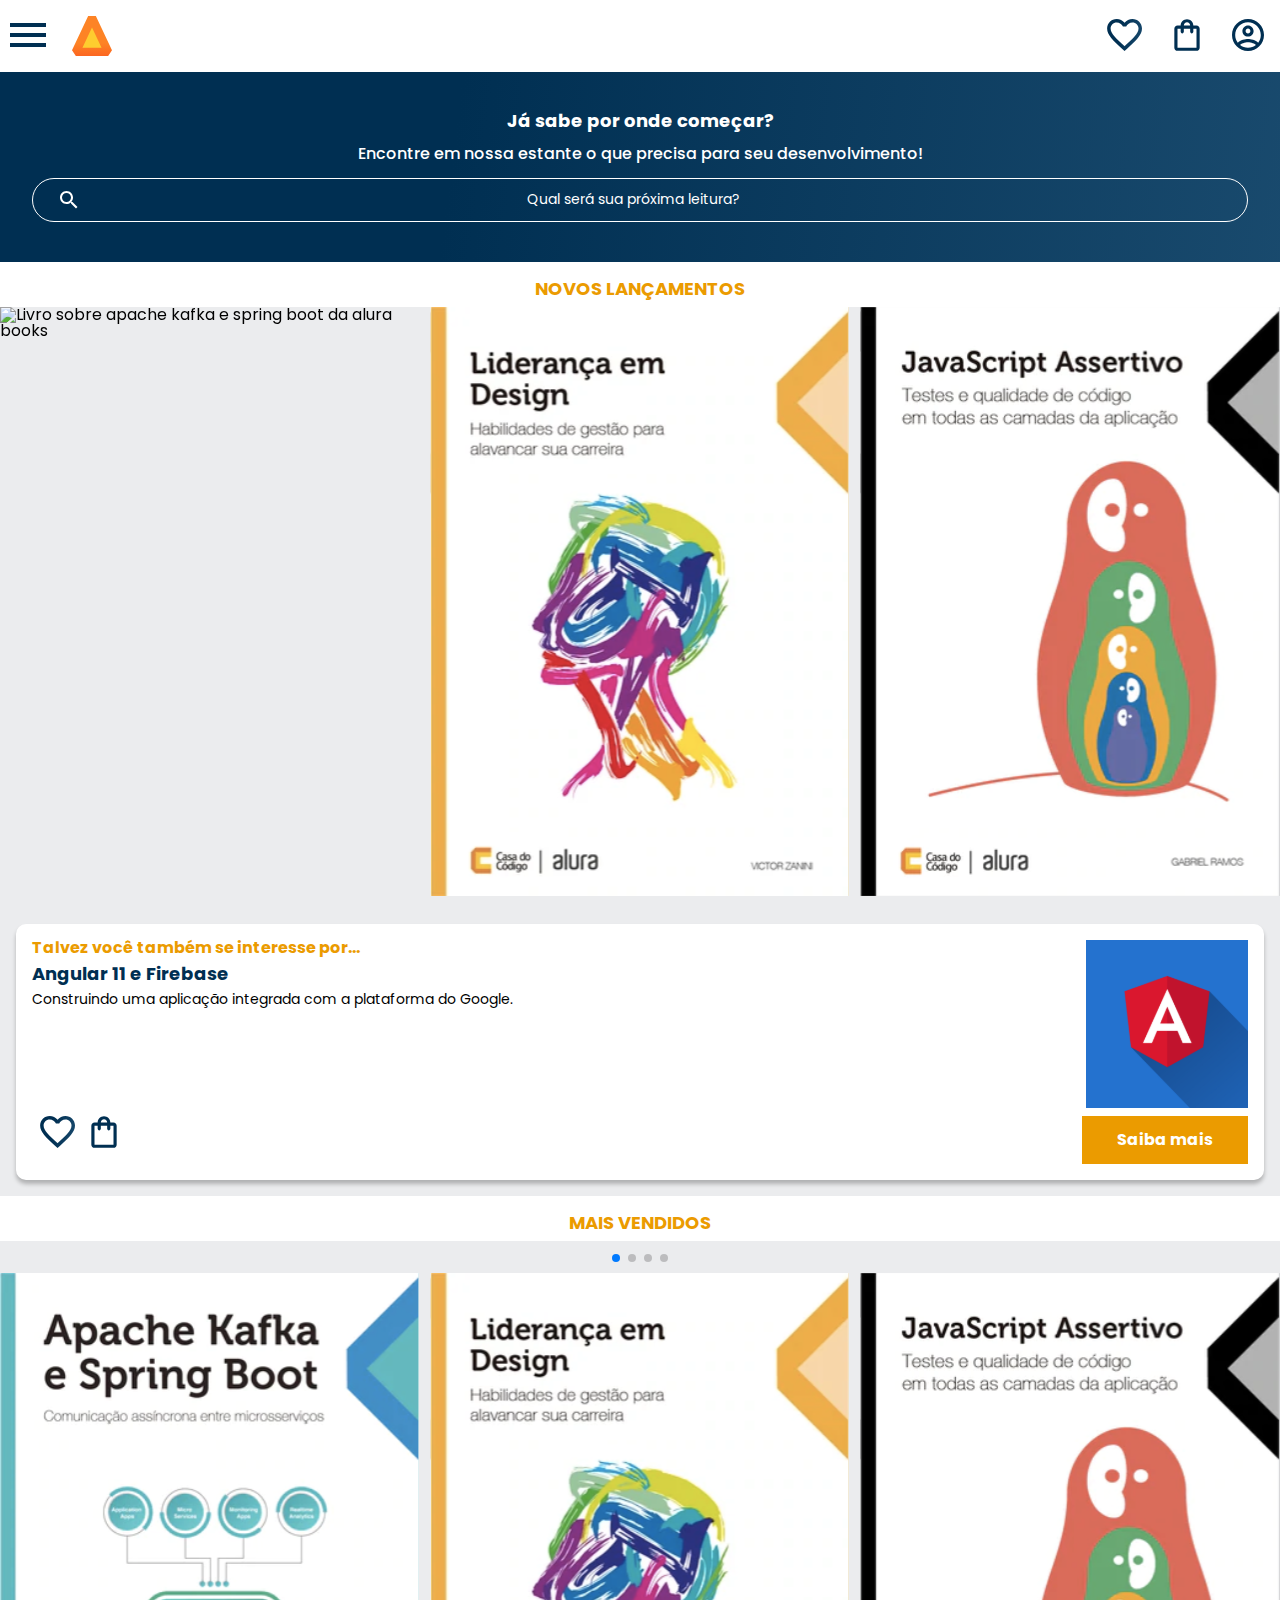
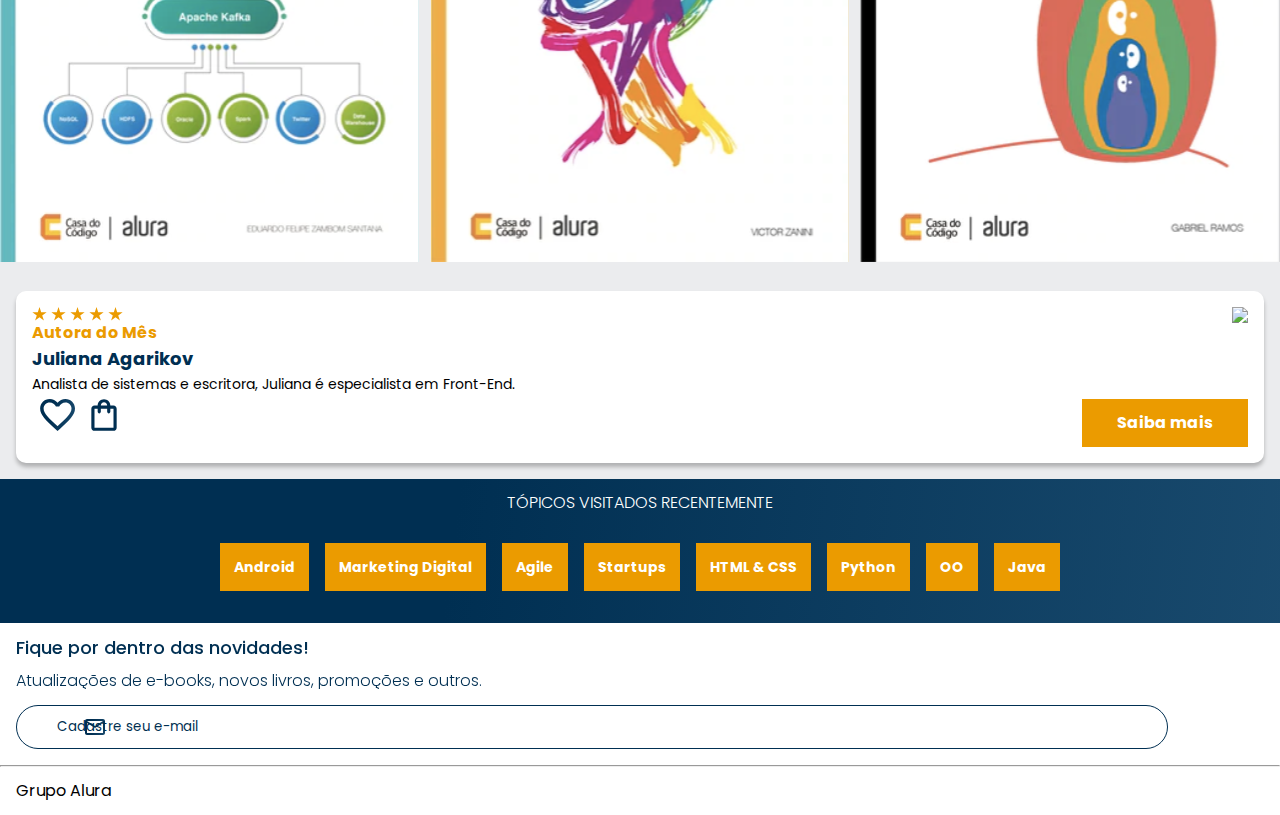
==== alura-books-aula12/index.html @ 7fa31af9 "Add files via upload" ====
<!DOCTYPE html>
<html>

<head>
  <meta charset="UTF-8">
  <meta name="viewport" content="width=device-width, initial-scale=1.0">
  <title>AluraBooks</title>
  <link rel="stylesheet" href="reset.css">
  <link rel="preconnect" href="https://fonts.googleapis.com">
  <link rel="preconnect" href="https://fonts.gstatic.com" crossorigin>
  <link href="https://fonts.googleapis.com/css2?family=Poppins:wght@300;400;500;700&display=swap" rel="stylesheet">
  <link rel="stylesheet" href="https://cdn.jsdelivr.net/npm/swiper@11/swiper-bundle.min.css" />
  <link rel="stylesheet" href="styles.css">
</head>

<body>
  <header class="cabeçalho">
    <div class="container">
      <input type="checkbox" id="menu" class="container__botao">
      <label for="menu">
        <span class="cabeçalho__menu-hamburguer container__imagem"></span>
      </label>
      <ul class="lista-menu">
        <li class="lista-menu__titulo">Categorias</li>
        <li class="lista-menu__item">
          <a href="#" class="lista-menu__link">Programação</a>
        </li>
        <li class="lista-menu__item">
          <a href="#" class="lista-menu__link">Front-end</a>
        </li>
        <li class="lista-menu__item">
          <a href="#" class="lista-menu__link">Infraestrutura</a>
        </li>
        <li class="lista-menu__item">
          <a href="#" class="lista-menu__link">Business</a>
        </li>
        <li class="lista-menu__item">
          <a href="#" class="lista-menu__link">Design & UX</a>
        </li>
      </ul>
      <img src="img/Logo.svg" alt="Logo da Alurabooks" class="container__imagem">
    </div>
    <div class="container">
      <a href="#"><img src="img/Favoritos.svg" alt="Meus favoritos" class="container__imagem"></a>
      <a href="#"><img src="img/Compras.svg" alt="Carrinhos de compras" class="container__imagem"></a>
      <a href="#"><img src="img/Usuario.svg" alt="Meu perfil" class="container__imagem"></a>
    </div>
  </header>

  <section class="banner">
    <h2 class="banner__titulo">Já sabe por onde começar?</h2>
    <p class="banner__texto">Encontre em nossa estante o que precisa para seu desenvolvimento!</p>
    <input type="search" class="banner__pesquisa" placeholder="Qual será sua próxima leitura?">
  </section>

  <section class="carrossel">
    <h2 class="carrossel__titulo">Novos lançamentos</h2>
    <!-- Slider main container -->
    <div class="swiper">
      <!-- Additional required wrapper -->
      <div class="swiper-wrapper">
        <!-- Slides -->
        <div class="swiper-slide"><img src="img/Apachekafka.svg"
            alt="Livro sobre apache kafka e spring boot da alura books"></div>
        <div class="swiper-slide"><img src="img/Liderança.svg"
            alt="Livro sobre liderança em design design da alura books"></div>
        <div class="swiper-slide"><img src="img/Javascript.svg" alt="Livro sobre javascript assertivo da alura books">
        </div>
        <div class="swiper-slide">
          <img src="img/Guia Front-end.svg" alt="Livro Guia front end" />
        </div>
        <div class="swiper-slide">
          <img src="img/Portugol.svg" alt="Livro sobre portugol" />
        </div>
        <div class="swiper-slide">
          <img src="img/Acessibilidade.svg" alt="Livro sobre acessibilidade" />
        </div>
      </div>

      <!-- If we need navigation buttons -->
      <div class="swiper-button-prev"></div>
      <div class="swiper-button-next"></div>

    </div>

    <div class="card">
      <div class="card__descrição">
        <div class="descrição">
          <h3 class="descrição__titulo">Talvez você também se interesse por...</h3>
          <h2 class="descrição__titulo-livro">Angular 11 e Firebase</h2>
          <p class="descrição__texto">
            Construindo uma aplicação integrada com a plataforma do Google.
          </p>
        </div>
        <img src="img/Angular.svg" class="descrição__imagem" />
      </div>
      <div class="card__botões">
        <ul class="botões">
          <li class="botões__item">
            <img src="img/Favoritos.svg" alt="Favoritar livro" />
          </li>
          <li class="botões__item">
            <img src="img/Compras.svg" alt="Adicionar no carrinho de compras" />
          </li>
        </ul>
        <a href="#" class="botões__ancora">Saiba mais</a>
      </div>
    </div>

  </section>

  <section class=”carrossel”>
    <h2 class="carrossel__titulo">Mais vendidos</h2>
    <div class="swiper">
      <!-- Additional required wrapper -->
      <!-- If we need pagination -->
      <div class="swiper-pagination"></div>

      <div class="swiper-wrapper">
        <!-- Slides -->
        <div class="swiper-slide"><img src="img/ApacheKafka.svg"
            alt="Livro sobre apache kafka e spring boot da alura books"></div>
        <div class="swiper-slide"><img src="img/Liderança.svg" alt="Livro sobre liderança em design da alura books">
        </div>
        <div class="swiper-slide"><img src="img/Javascript.svg" alt="Livro sobre javascript assertivo da alurabooks">
        </div>
        <div class="swiper-slide"><img src="img/Guia Front-end.svg" alt="Livro Guia front end"></div>
        <div class="swiper-slide"><img src="img/Portugol.svg" alt="Livro sobre portugol"></div>
        <div class="swiper-slide"><img src="img/Acessibilidade.svg" alt="livro sobre acessibilidade"></div>
      </div>

      <!-- If we need navigation buttons -->
      <div class="swiper-button-prev"></div>
      <div class="swiper-button-next"></div>
    </div>

    <div class="card">
      <!-- 1º linha -->
      <div class="card__descrição">
        <!-- 1º coluna -->
        <div class="descrição">
          <img src="img/Estrelinhas.svg" alt="Avaliação 5 estrelas">
          <h3 class="descrição__titulo">Autora do Mês</h3>
          <h2 class="descrição__titulo-livro">Juliana Agarikov</h2>
          <p class="descrição__texto">Analista de sistemas e escritora, Juliana é especialista em Front-End.
          </p>
        </div>
        <!-- 2º coluna -->
        <img src="img/Escritora.svg" class="descrição__imagem">
      </div>

      <!-- 2º linha -->
      <div class="card__botões">
        <!-- 1º coluna -->
        <ul class="botões">
          <li class="botões__item"><img src="img/Favoritos.svg" alt="Favoritar livro"></li>
          <li class="botões__item"><img src="img/Compras.svg" alt="Adicionar no carrinho de compras"></li>
        </ul>
        <!-- 2º coluna -->
        <a href="#" class="botões__ancora">Saiba mais</a>
      </div>
    </div>



  </section>

  <section class="tópicos">
    <h2 class="tópicos__titulo">TÓPICOS VISITADOS RECENTEMENTE</h2>
    <ul class="tópicos__lista">
      <li class="tópicos__item"><a href="#" class="tópicos__link">Android</a></li>
      <li class="tópicos__item">
        <a href="#" class="tópicos__link">Marketing Digital</a>
      </li>
      <li class="tópicos__item">
        <a href="#" class="tópicos__link">Agile</a>
      </li>
      <li class="tópicos__item">
        <a href="#" class="tópicos__link">Startups</a>
      </li>
      <li class="tópicos__item">
        <a href="#" class="tópicos__link">HTML & CSS</a>
      </li>
      <li class="tópicos__item">
        <a href="#" class="tópicos__link">Python</a>
      </li>
      <li class="tópicos__item">
        <a href="#" class="tópicos__link">OO</a>
      </li>
      <li class="tópicos__item">
        <a href="#" class="tópicos__link">Java</a>
      </li>
    </ul>
  </section>

  <section class="contato">
    <h2 class="contato__titulo">Fique por dentro das novidades!</h2>
    <p class="contato__texto">
      Atualizações de e-books, novos livros, promoções e outros.
    </p>
    <input type="email" placeholder="Cadastre seu e-mail" class="contato__email" />
  </section>

  <hr />

  <footer class="rodapé">
    <h2 class="rodapé__titulo">Grupo Alura</h2>
  </footer>

  <script src="https://cdn.jsdelivr.net/npm/swiper@11/swiper-bundle.min.js"></script>
  <script>
    const swiper = new Swiper(".swiper", {
      spaceBetween: 10,
      slidesPerView: 3,
      pagination: {
        el: ".swiper-pagination",
        type: "bullets",
      },
    });
  </script>
</body>

</html>
---- alura-books-aula12/styles.css ----
@import url("styles/header.css");
@import url("styles/banner.css");
@import url("styles/carrossel.css");
@import url("styles/topicos.css");
@import url("styles/contato.css");
@import url("styles/rodapé.css");

:root {
    --cor-de-fundo: #EBECEE;
    --branco: #FFFFFF;
    --laranja: #EB9B00;
    --azul-degrade: linear-gradient(97.54deg, #002f52 35.49%, #326589 165.37%);
    --fonte-principal: "Poppins";
    --azul: #002F52;
}

body {
    background-color: var(--cor-de-fundo);
    font-family: var(--fonte-principal);
    font-size: 16px;
    font-weight: 400;
}
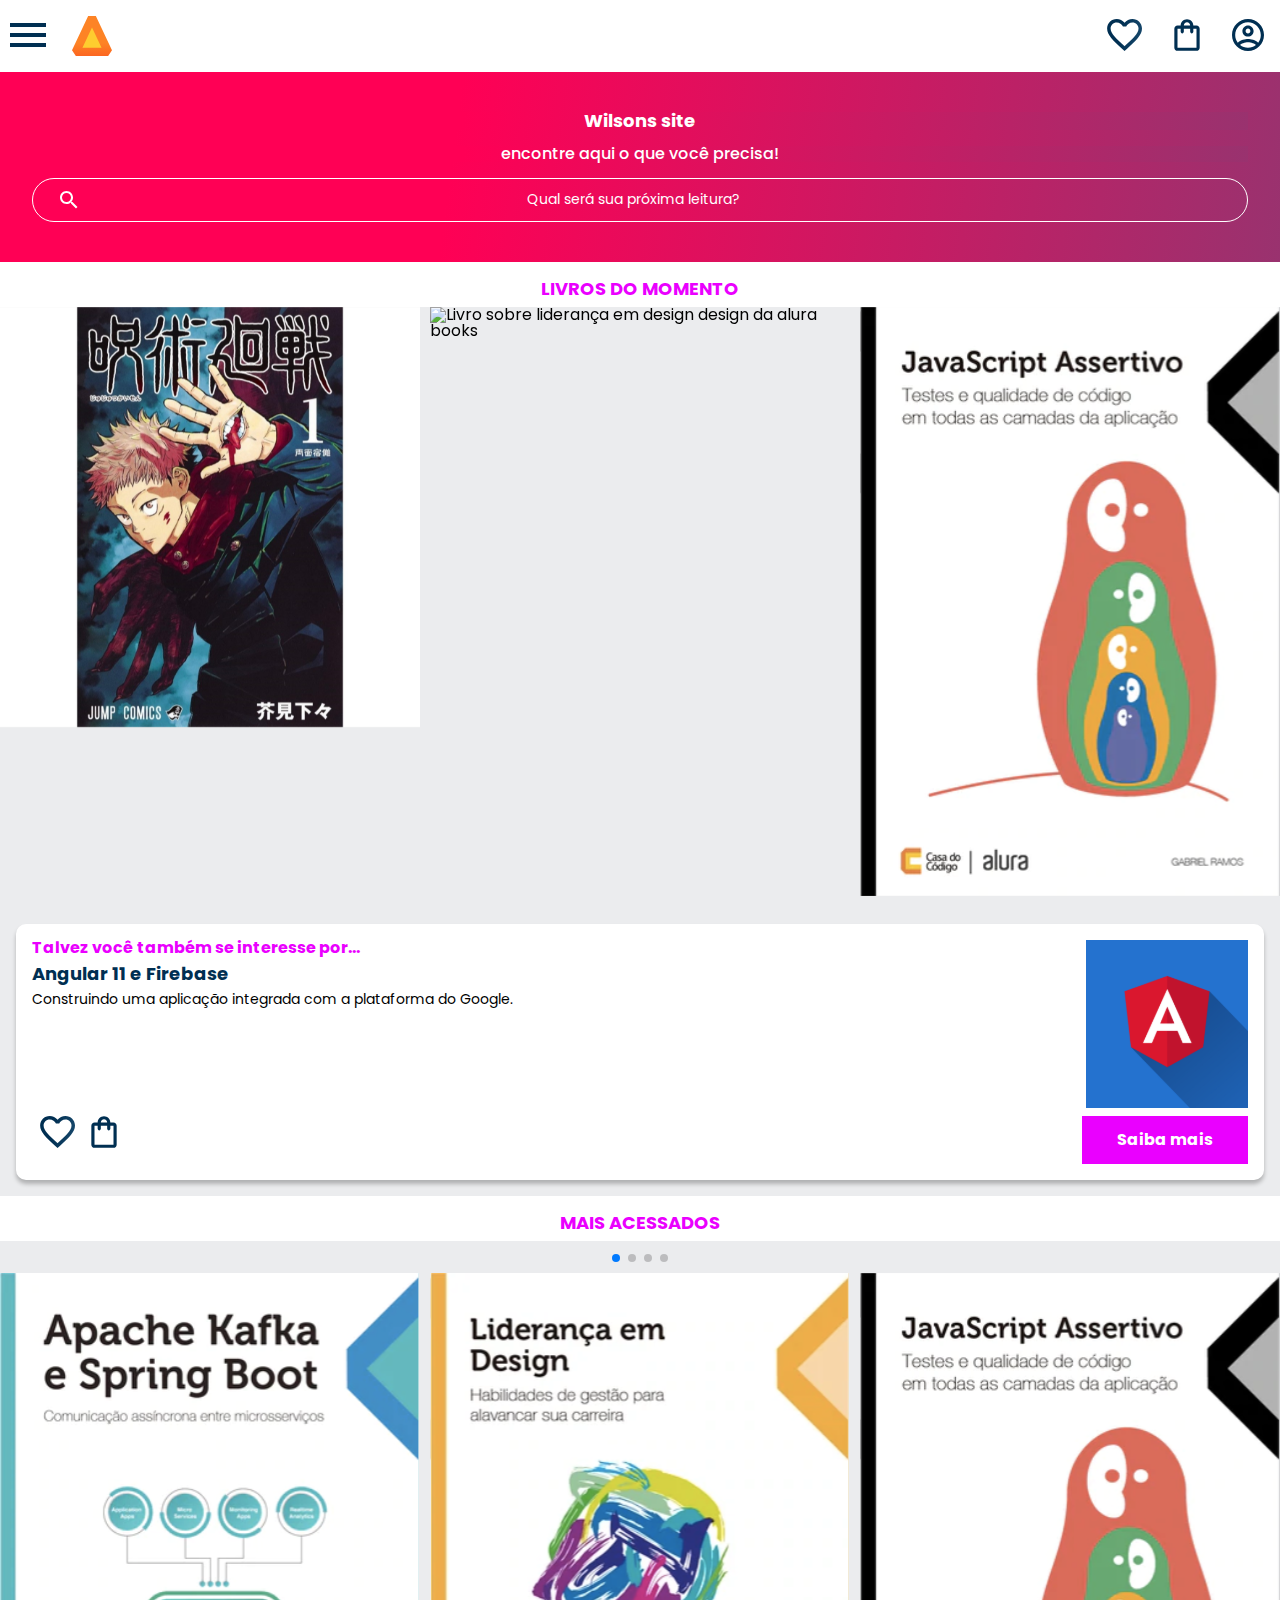
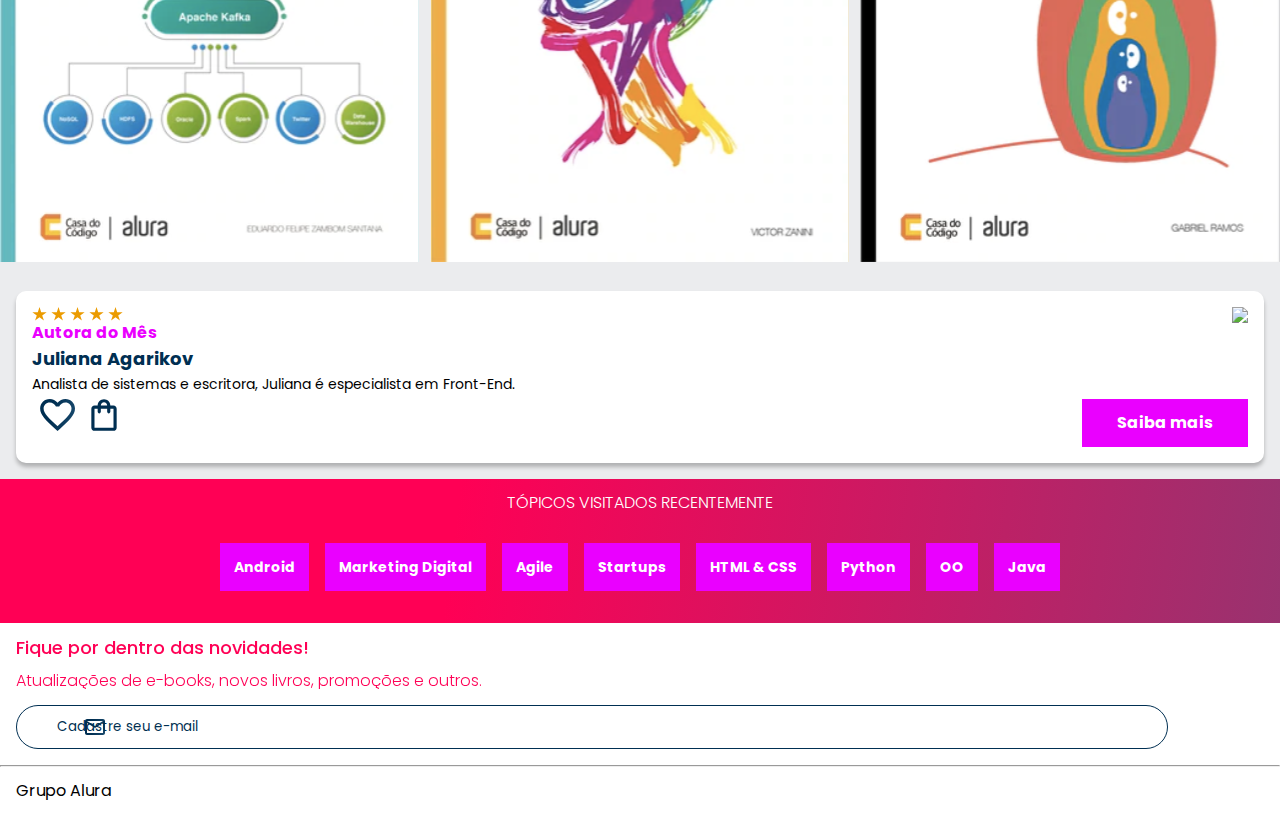
==== commit e27ee48b: "Add files via upload" ====
--- a/alura-books-aula12/index.html
+++ b/alura-books-aula12/index.html
@@ -48,24 +48,26 @@
   </header>
 
   <section class="banner">
-    <h2 class="banner__titulo">Já sabe por onde começar?</h2>
-    <p class="banner__texto">Encontre em nossa estante o que precisa para seu desenvolvimento!</p>
+    <h2 class="banner__titulo">Wilsons site</h2>
+    <p class="banner__texto">encontre aqui o que você precisa!</p>
     <input type="search" class="banner__pesquisa" placeholder="Qual será sua próxima leitura?">
   </section>
 
   <section class="carrossel">
-    <h2 class="carrossel__titulo">Novos lançamentos</h2>
+    <h2 class="carrossel__titulo">livros do momento</h2>
     <!-- Slider main container -->
     <div class="swiper">
       <!-- Additional required wrapper -->
       <div class="swiper-wrapper">
         <!-- Slides -->
-        <div class="swiper-slide"><img src="img/Apachekafka.svg"
+        <div class="swiper-slide"><img src="img/Jujutsu kaisen.jpeg"
             alt="Livro sobre apache kafka e spring boot da alura books"></div>
-        <div class="swiper-slide"><img src="img/Liderança.svg"
+        
+            <div class="swiper-slide"><img src=""
             alt="Livro sobre liderança em design design da alura books"></div>
-        <div class="swiper-slide"><img src="img/Javascript.svg" alt="Livro sobre javascript assertivo da alura books">
-        </div>
+        <div class="swiper-slide"><img src="img/Javascript.svg" alt="Livro sobre javascript assertivo da alura books"></div>
+          
+          <div class="swiper-slide"><img class="Imagem_especial" src="img/one piece.jpeg" alt="Livro do One Piece"></div>
         <div class="swiper-slide">
           <img src="img/Guia Front-end.svg" alt="Livro Guia front end" />
         </div>
@@ -110,7 +112,7 @@
   </section>
 
   <section class=”carrossel”>
-    <h2 class="carrossel__titulo">Mais vendidos</h2>
+    <h2 class="carrossel__titulo">Mais Acessados</h2>
     <div class="swiper">
       <!-- Additional required wrapper -->
       <!-- If we need pagination -->
--- a/alura-books-aula12/styles.css
+++ b/alura-books-aula12/styles.css
@@ -8,8 +8,8 @@
 :root {
     --cor-de-fundo: #EBECEE;
     --branco: #FFFFFF;
-    --laranja: #EB9B00;
-    --azul-degrade: linear-gradient(97.54deg, #002f52 35.49%, #326589 165.37%);
+    --laranja: #ea00ff;
+    --azul-degrade: linear-gradient(97.54deg, #ff0055 35.49%, #326589 165.37%);
     --fonte-principal: "Poppins";
     --azul: #002F52;
 }
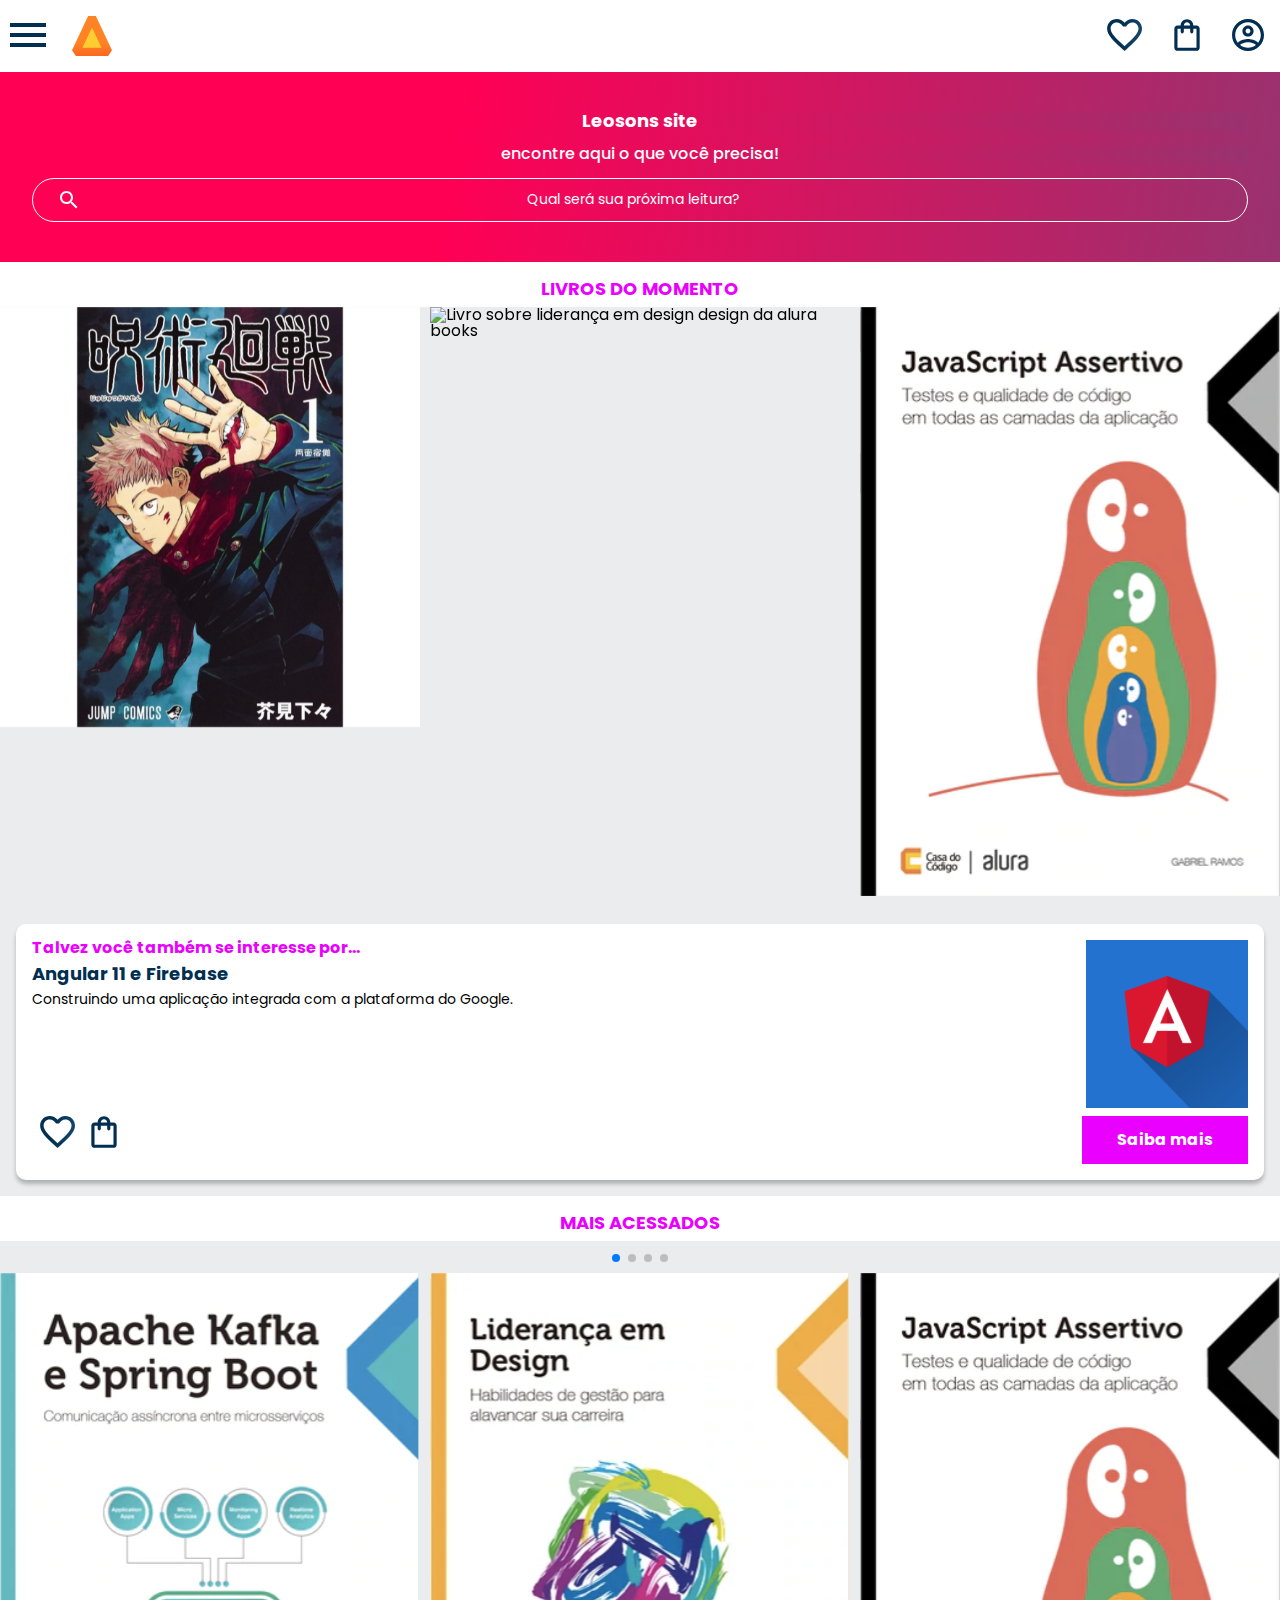
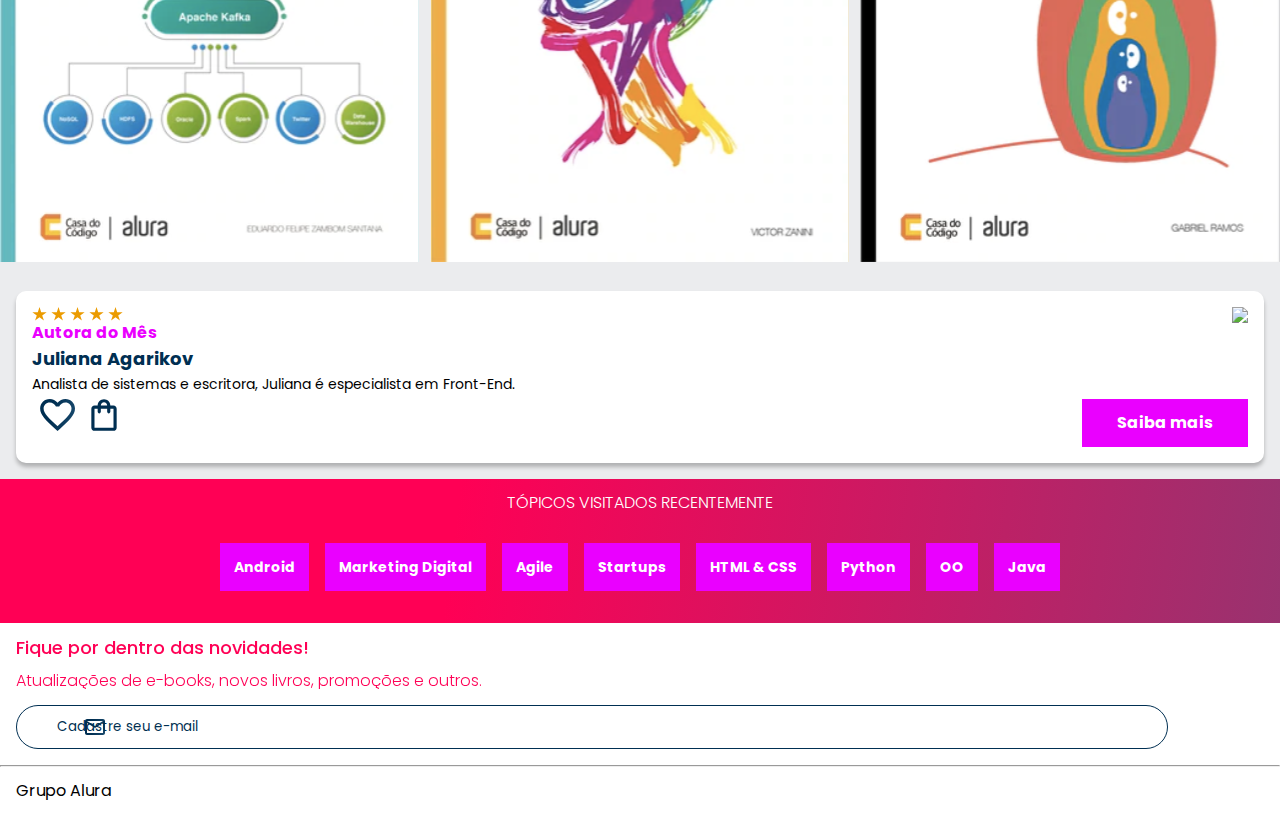
==== commit c86ce75f: "Add files via upload" ====
--- a/alura-books-aula12/index.html
+++ b/alura-books-aula12/index.html
@@ -48,7 +48,7 @@
   </header>
 
   <section class="banner">
-    <h2 class="banner__titulo">Wilsons site</h2>
+    <h2 class="banner__titulo">Leosons site</h2>
     <p class="banner__texto">encontre aqui o que você precisa!</p>
     <input type="search" class="banner__pesquisa" placeholder="Qual será sua próxima leitura?">
   </section>
